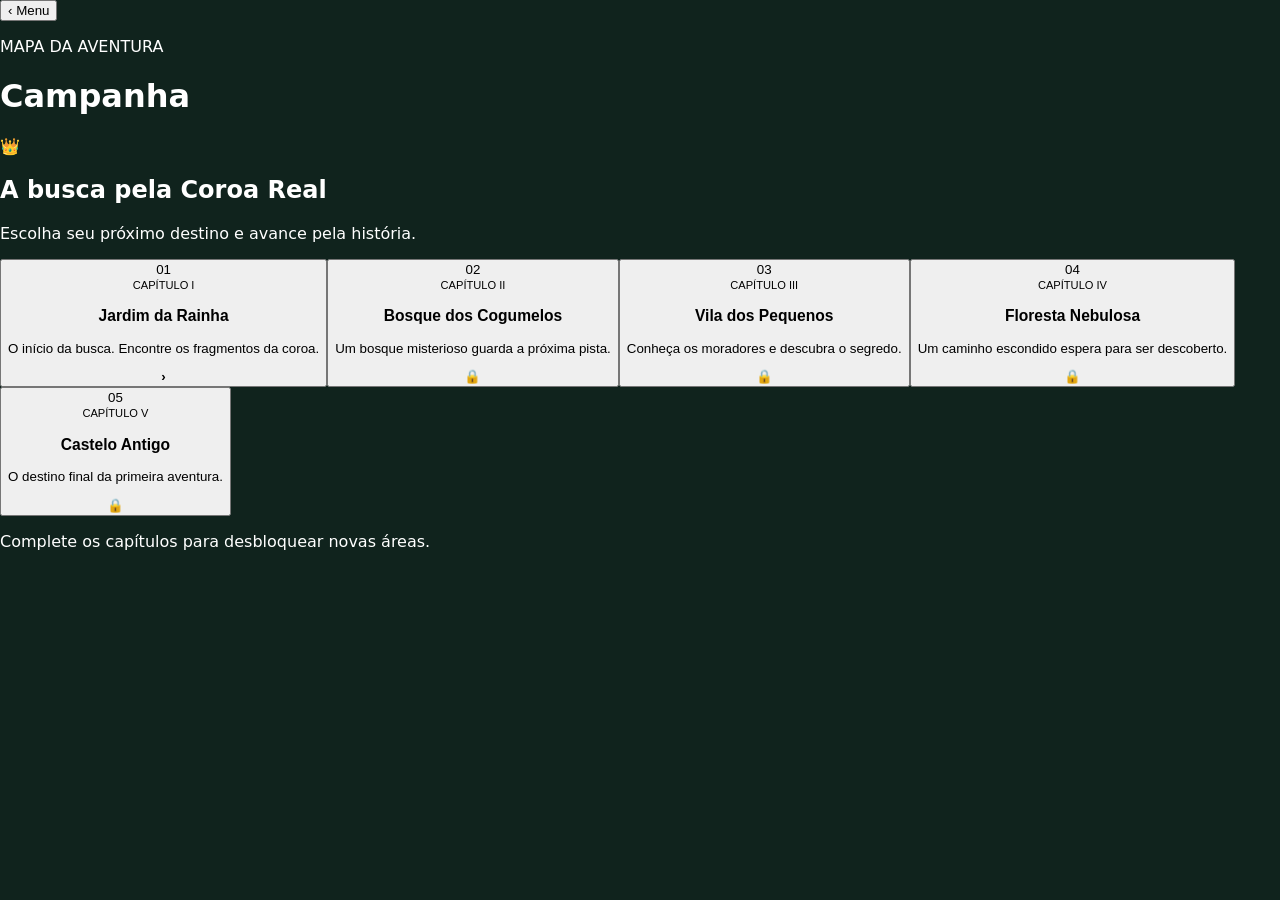
==== campaign.html @ 75cfe738 "feat: add campaign chapter map" ====
<!doctype html><html lang="pt-BR"><head><meta charset="UTF-8"><meta name="viewport" content="width=device-width,initial-scale=1,maximum-scale=1,user-scalable=no,viewport-fit=cover"><title>A Coroa Perdida — Campanha</title><link rel="stylesheet" href="style.css"></head><body><main class="campaign"><div class="campaign-bg"></div><header><button class="back" onclick="location.href='index.html'">‹ Menu</button><div><p>MAPA DA AVENTURA</p><h1>Campanha</h1></div></header><section class="campaign-intro"><span>👑</span><div><h2>A busca pela Coroa Real</h2><p>Escolha seu próximo destino e avance pela história.</p></div></section><div class="chapters"><button class="chapter unlocked" onclick="location.href='game.html?level=1&new=1'"><span class="number">01</span><div><small>CAPÍTULO I</small><h3>Jardim da Rainha</h3><p>O início da busca. Encontre os fragmentos da coroa.</p></div><b>›</b></button><button class="chapter locked"><span class="number">02</span><div><small>CAPÍTULO II</small><h3>Bosque dos Cogumelos</h3><p>Um bosque misterioso guarda a próxima pista.</p></div><b>🔒</b></button><button class="chapter locked"><span class="number">03</span><div><small>CAPÍTULO III</small><h3>Vila dos Pequenos</h3><p>Conheça os moradores e descubra o segredo.</p></div><b>🔒</b></button><button class="chapter locked"><span class="number">04</span><div><small>CAPÍTULO IV</small><h3>Floresta Nebulosa</h3><p>Um caminho escondido espera para ser descoberto.</p></div><b>🔒</b></button><button class="chapter locked"><span class="number">05</span><div><small>CAPÍTULO V</small><h3>Castelo Antigo</h3><p>O destino final da primeira aventura.</p></div><b>🔒</b></button></div><p class="campaign-footer">Complete os capítulos para desbloquear novas áreas.</p></main></body></html>
---- style.css ----
*{box-sizing:border-box}
html,body{margin:0;min-height:100%;font-family:system-ui,-apple-system,BlinkMacSystemFont,"Segoe UI",sans-serif;background:#10231d;color:#fff}
body{display:flex;justify-content:center}
main{width:100%;min-height:100vh}
.hidden{display:none!important}

.menu{position:relative;min-height:100vh;overflow:hidden;display:flex;align-items:center;justify-content:center;text-align:center;background:linear-gradient(180deg,#9ed8ce 0%,#bfe3bd 48%,#83bd7c 100%)}
.menu-scene{position:absolute;inset:0;overflow:hidden}
.menu-scene:before,.menu-scene:after{content:"";position:absolute;width:3px;height:3px;border-radius:50%;background:#fff;opacity:.75;box-shadow:9vw 15vh #fff,19vw 8vh #fff,31vw 21vh #fff,43vw 11vh #fff,58vw 18vh #fff,72vw 7vh #fff,86vw 24vh #fff,94vw 13vh #fff}
.menu-scene:after{opacity:.35;transform:scale(.65);box-shadow:13vw 30vh #fff,27vw 16vh #fff,51vw 29vh #fff,67vw 14vh #fff,81vw 32vh #fff}
.moon{position:absolute;width:145px;height:145px;right:10%;top:9%;border-radius:50%;background:#fff4b8;box-shadow:0 0 55px #fff4b866}
.cloud{position:absolute;width:180px;height:38px;border-radius:40px;background:#ffffff55;filter:blur(1px)}
.cloud:before,.cloud:after{content:"";position:absolute;border-radius:50%;background:#ffffff55}
.cloud:before{width:65px;height:65px;left:35px;bottom:0}.cloud:after{width:85px;height:85px;right:25px;bottom:0}
.cloud-a{top:18%;left:6%;transform:scale(.7)}.cloud-b{top:30%;right:3%;transform:scale(.5)}
.hill{position:absolute;bottom:-18%;border-radius:50% 50% 0 0}
.hill-back{left:-10%;width:72%;height:43%;background:#6eaa72}.hill-front{right:-18%;width:80%;height:34%;background:#4f8d5e}
.flower{position:absolute;bottom:8%;font-size:28px;color:#f8e9a0;text-shadow:0 2px 0 #4c7e4c}
.flower-a{left:10%}.flower-b{left:23%;bottom:14%;font-size:20px}.flower-c{right:17%;bottom:10%;font-size:24px}

.menu-content{position:relative;z-index:2;width:min(620px,92vw);padding:28px 24px 22px;border-radius:34px;background:#17392dcc;border:1px solid #ffffff3d;box-shadow:0 25px 80px #183b2b55,0 2px 0 #ffffff22;backdrop-filter:blur(8px)}
.game-mark{display:flex;justify-content:center;align-items:center;gap:15px;color:#f8d96c;font-size:18px}
.crown{font-family:Georgia,serif;font-size:76px;line-height:.9;color:#f7d56b;text-shadow:0 5px 0 #9b6b31,0 8px 25px #0005}
.eyebrow{margin:12px 0 3px;letter-spacing:4px;font-size:11px;font-weight:800;color:#d7ebc8}
.menu h1{margin:0;font-family:Georgia,serif;font-size:clamp(45px,10vw,78px);line-height:.98;letter-spacing:-2px;text-shadow:0 4px 0 #10271e}
.menu h1 em{display:block;color:#f6d56b;font-style:normal}
.tagline{margin:16px auto 24px;max-width:450px;color:#e7f1df;line-height:1.45;font-size:15px}
.menu-buttons{display:grid;grid-template-columns:1fr 1fr;gap:9px;max-width:390px;margin:auto}
.menu button{min-height:50px;border:0;border-radius:15px;padding:12px 18px;font-size:16px;font-weight:800;cursor:pointer;transition:transform .15s,filter .15s,background .15s}
.menu button:hover{transform:translateY(-2px);filter:brightness(1.06)}
.menu button:active{transform:translateY(1px)}
.menu button.primary{grid-column:1/-1;background:#f4d46b;color:#3a2c17;box-shadow:0 7px 0 #9a7133}
.menu button.primary span{float:right;font-size:25px;line-height:16px}
.menu button.secondary{background:#ffffff18;color:#fff;border:1px solid #ffffff35}
.info{max-width:520px;margin:16px auto 0;padding:16px;border-radius:15px;background:#071a12aa;border:1px solid #ffffff20;line-height:1.6}
.version{margin:22px 0 0;color:#c4d7c1aa;font-size:10px;letter-spacing:2px}

.game-screen{text-align:center;padding:16px}
.topbar{display:flex;align-items:center;gap:12px;min-height:44px}.topbar button{border:0;border-radius:10px;padding:8px 13px;background:#ffffff25;color:white;font-size:18px}.topbar strong{font-size:20px}.topbar span{margin-left:auto;opacity:.8;font-size:14px}
.game-wrap{width:100%;overflow:hidden;border-radius:18px;box-shadow:0 10px 35px #0007}.game-wrap canvas{display:block;width:100%;height:auto;aspect-ratio:16/9;touch-action:none}
.touch-controls{display:flex;justify-content:center;gap:18px;margin:12px auto 3px}.touch-controls button{width:30vw;max-width:105px;height:64px;border:0;border-radius:18px;background:#ffffff30;color:#fff;font-size:28px;font-weight:700;touch-action:none;user-select:none}.hint{opacity:.7;font-size:13px}
.overlay{position:fixed;inset:0;background:#102018eF;z-index:10;display:flex;flex-direction:column;align-items:center;justify-content:center;text-align:center;padding:20px}.overlay h2{font-size:40px}.overlay div{max-width:650px;font-size:20px;line-height:1.7}.storyText{min-height:150px}
@media(min-width:701px){.touch-controls{display:none}}
@media(max-width:700px){.menu{min-height:100svh}.menu-content{padding:23px 17px 19px;border-radius:27px}.moon{width:95px;height:95px;right:5%;top:7%}.menu h1{font-size:clamp(43px,13vw,62px)}.menu-buttons{grid-template-columns:1fr}.menu button.primary{grid-column:auto}.tagline{font-size:14px}.game-screen{padding:8px}.topbar span{display:none}.topbar strong{font-size:16px}}
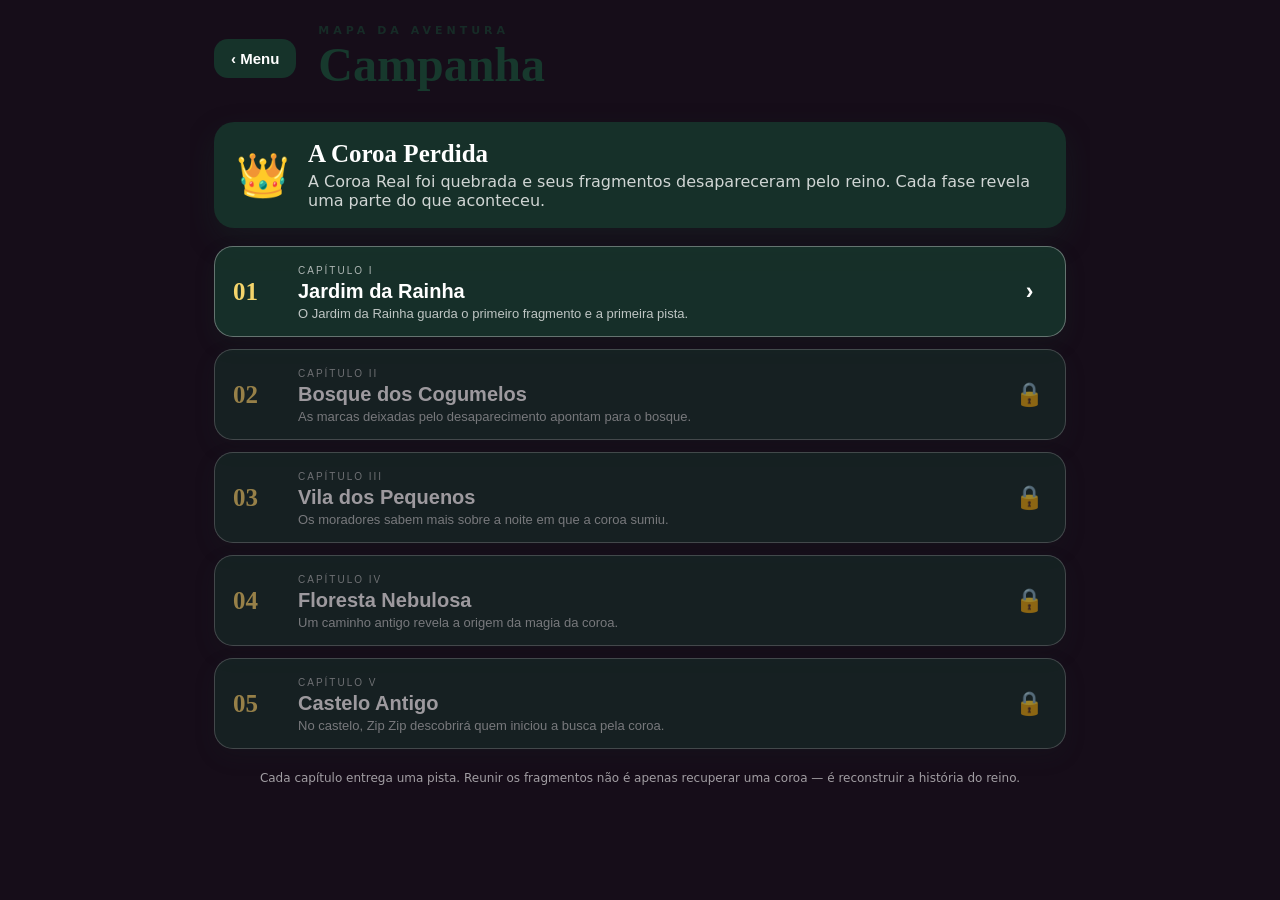
==== commit 5d0dfd43: "Expande lore da campanha A Coroa Perdida" ====
--- a/campaign.html
+++ b/campaign.html
@@ -1 +1 @@
-<!doctype html><html lang="pt-BR"><head><meta charset="UTF-8"><meta name="viewport" content="width=device-width,initial-scale=1,maximum-scale=1,user-scalable=no,viewport-fit=cover"><title>A Coroa Perdida — Campanha</title><link rel="stylesheet" href="style.css"></head><body><main class="campaign"><div class="campaign-bg"></div><header><button class="back" onclick="location.href='index.html'">‹ Menu</button><div><p>MAPA DA AVENTURA</p><h1>Campanha</h1></div></header><section class="campaign-intro"><span>👑</span><div><h2>A busca pela Coroa Real</h2><p>Escolha seu próximo destino e avance pela história.</p></div></section><div class="chapters"><button class="chapter unlocked" onclick="location.href='game.html?level=1&new=1'"><span class="number">01</span><div><small>CAPÍTULO I</small><h3>Jardim da Rainha</h3><p>O início da busca. Encontre os fragmentos da coroa.</p></div><b>›</b></button><button class="chapter locked"><span class="number">02</span><div><small>CAPÍTULO II</small><h3>Bosque dos Cogumelos</h3><p>Um bosque misterioso guarda a próxima pista.</p></div><b>🔒</b></button><button class="chapter locked"><span class="number">03</span><div><small>CAPÍTULO III</small><h3>Vila dos Pequenos</h3><p>Conheça os moradores e descubra o segredo.</p></div><b>🔒</b></button><button class="chapter locked"><span class="number">04</span><div><small>CAPÍTULO IV</small><h3>Floresta Nebulosa</h3><p>Um caminho escondido espera para ser descoberto.</p></div><b>🔒</b></button><button class="chapter locked"><span class="number">05</span><div><small>CAPÍTULO V</small><h3>Castelo Antigo</h3><p>O destino final da primeira aventura.</p></div><b>🔒</b></button></div><p class="campaign-footer">Complete os capítulos para desbloquear novas áreas.</p></main></body></html>+<!doctype html><html lang="pt-BR"><head><meta charset="UTF-8"><meta name="viewport" content="width=device-width,initial-scale=1,maximum-scale=1,user-scalable=no,viewport-fit=cover"><title>A Coroa Perdida — Campanha</title><link rel="stylesheet" href="style.css"></head><body><main class="campaign"><div class="campaign-bg"></div><header><button class="back" onclick="location.href='index.html'">‹ Menu</button><div><p>MAPA DA AVENTURA</p><h1>Campanha</h1></div></header><section class="campaign-intro"><span>👑</span><div><h2>A Coroa Perdida</h2><p>A Coroa Real foi quebrada e seus fragmentos desapareceram pelo reino. Cada fase revela uma parte do que aconteceu.</p></div></section><div class="chapters"><button class="chapter unlocked" onclick="location.href='game.html?level=1&new=1'"><span class="number">01</span><div><small>CAPÍTULO I</small><h3>Jardim da Rainha</h3><p>O Jardim da Rainha guarda o primeiro fragmento e a primeira pista.</p></div><b>›</b></button><button class="chapter locked"><span class="number">02</span><div><small>CAPÍTULO II</small><h3>Bosque dos Cogumelos</h3><p>As marcas deixadas pelo desaparecimento apontam para o bosque.</p></div><b>🔒</b></button><button class="chapter locked"><span class="number">03</span><div><small>CAPÍTULO III</small><h3>Vila dos Pequenos</h3><p>Os moradores sabem mais sobre a noite em que a coroa sumiu.</p></div><b>🔒</b></button><button class="chapter locked"><span class="number">04</span><div><small>CAPÍTULO IV</small><h3>Floresta Nebulosa</h3><p>Um caminho antigo revela a origem da magia da coroa.</p></div><b>🔒</b></button><button class="chapter locked"><span class="number">05</span><div><small>CAPÍTULO V</small><h3>Castelo Antigo</h3><p>No castelo, Zip Zip descobrirá quem iniciou a busca pela coroa.</p></div><b>🔒</b></button></div><p class="campaign-footer">Cada capítulo entrega uma pista. Reunir os fragmentos não é apenas recuperar uma coroa — é reconstruir a história do reino.</p></main></body></html>
--- a/style.css
+++ b/style.css
@@ -1,39 +1,30 @@
 *{box-sizing:border-box}
-html,body{margin:0;min-height:100%;font-family:system-ui,-apple-system,BlinkMacSystemFont,"Segoe UI",sans-serif;background:#10231d;color:#fff}
+html,body{margin:0;min-height:100%;font-family:Inter,system-ui,-apple-system,BlinkMacSystemFont,"Segoe UI",sans-serif;background:#160d19;color:#fff}
 body{display:flex;justify-content:center}
 main{width:100%;min-height:100vh}
 .hidden{display:none!important}
 
-.menu{position:relative;min-height:100vh;overflow:hidden;display:flex;align-items:center;justify-content:center;text-align:center;background:linear-gradient(180deg,#9ed8ce 0%,#bfe3bd 48%,#83bd7c 100%)}
-.menu-scene{position:absolute;inset:0;overflow:hidden}
-.menu-scene:before,.menu-scene:after{content:"";position:absolute;width:3px;height:3px;border-radius:50%;background:#fff;opacity:.75;box-shadow:9vw 15vh #fff,19vw 8vh #fff,31vw 21vh #fff,43vw 11vh #fff,58vw 18vh #fff,72vw 7vh #fff,86vw 24vh #fff,94vw 13vh #fff}
-.menu-scene:after{opacity:.35;transform:scale(.65);box-shadow:13vw 30vh #fff,27vw 16vh #fff,51vw 29vh #fff,67vw 14vh #fff,81vw 32vh #fff}
-.moon{position:absolute;width:145px;height:145px;right:10%;top:9%;border-radius:50%;background:#fff4b8;box-shadow:0 0 55px #fff4b866}
-.cloud{position:absolute;width:180px;height:38px;border-radius:40px;background:#ffffff55;filter:blur(1px)}
-.cloud:before,.cloud:after{content:"";position:absolute;border-radius:50%;background:#ffffff55}
-.cloud:before{width:65px;height:65px;left:35px;bottom:0}.cloud:after{width:85px;height:85px;right:25px;bottom:0}
-.cloud-a{top:18%;left:6%;transform:scale(.7)}.cloud-b{top:30%;right:3%;transform:scale(.5)}
-.hill{position:absolute;bottom:-18%;border-radius:50% 50% 0 0}
-.hill-back{left:-10%;width:72%;height:43%;background:#6eaa72}.hill-front{right:-18%;width:80%;height:34%;background:#4f8d5e}
-.flower{position:absolute;bottom:8%;font-size:28px;color:#f8e9a0;text-shadow:0 2px 0 #4c7e4c}
-.flower-a{left:10%}.flower-b{left:23%;bottom:14%;font-size:20px}.flower-c{right:17%;bottom:10%;font-size:24px}
+.menu{position:relative;min-height:100svh;overflow:hidden;display:flex;align-items:center;justify-content:center;text-align:center;background:#24101f}
+.menu-background{position:absolute;inset:0;width:100%;height:100%;object-fit:cover;object-position:center;z-index:0;display:block}
+.menu-overlay{position:absolute;inset:0;background:linear-gradient(180deg,#240d2455 0%,#35102d22 42%,#160817aa 100%);z-index:1;pointer-events:none}
+.menu-glow{z-index:1;position:absolute;inset:-20%;background:radial-gradient(circle at 50% 45%,#ffb4e833 0 13%,transparent 34%),radial-gradient(circle at 20% 20%,#fff4d51a 0 5%,transparent 20%);pointer-events:none;mix-blend-mode:screen}
 
-.menu-content{position:relative;z-index:2;width:min(620px,92vw);padding:28px 24px 22px;border-radius:34px;background:#17392dcc;border:1px solid #ffffff3d;box-shadow:0 25px 80px #183b2b55,0 2px 0 #ffffff22;backdrop-filter:blur(8px)}
-.game-mark{display:flex;justify-content:center;align-items:center;gap:15px;color:#f8d96c;font-size:18px}
-.crown{font-family:Georgia,serif;font-size:76px;line-height:.9;color:#f7d56b;text-shadow:0 5px 0 #9b6b31,0 8px 25px #0005}
-.eyebrow{margin:12px 0 3px;letter-spacing:4px;font-size:11px;font-weight:800;color:#d7ebc8}
-.menu h1{margin:0;font-family:Georgia,serif;font-size:clamp(45px,10vw,78px);line-height:.98;letter-spacing:-2px;text-shadow:0 4px 0 #10271e}
-.menu h1 em{display:block;color:#f6d56b;font-style:normal}
-.tagline{margin:16px auto 24px;max-width:450px;color:#e7f1df;line-height:1.45;font-size:15px}
-.menu-buttons{display:grid;grid-template-columns:1fr 1fr;gap:9px;max-width:390px;margin:auto}
-.menu button{min-height:50px;border:0;border-radius:15px;padding:12px 18px;font-size:16px;font-weight:800;cursor:pointer;transition:transform .15s,filter .15s,background .15s}
-.menu button:hover{transform:translateY(-2px);filter:brightness(1.06)}
+.menu-content{position:relative;z-index:2;width:min(680px,calc(100% - 30px));padding:clamp(24px,5vw,42px) clamp(18px,5vw,44px) clamp(20px,4vw,32px);border-radius:clamp(24px,5vw,38px);background:linear-gradient(145deg,#35172ecc,#160d1dcc);border:1px solid #ffd7f04a;box-shadow:0 30px 90px #090309aa,0 0 45px #ff8fc322,inset 0 1px #ffffff2e;backdrop-filter:blur(12px);-webkit-backdrop-filter:blur(12px)}
+.game-mark{display:flex;justify-content:center;align-items:center;gap:16px;color:#ffd6f2;font-size:19px;text-shadow:0 0 18px #ffb9e2}
+.zip-icon{font-size:clamp(48px,9vw,72px);line-height:.9;filter:drop-shadow(0 6px 10px #0007)}
+.eyebrow{margin:13px 0 2px;letter-spacing:clamp(2px,1vw,4px);font-size:clamp(9px,2vw,11px);font-weight:900;color:#ffe5f5}
+.menu h1{margin:0;font-family:Georgia,"Times New Roman",serif;font-size:clamp(64px,14vw,112px);line-height:.86;letter-spacing:-5px;text-shadow:0 5px 0 #4a183e,0 12px 35px #0009}
+.menu h1 span{color:#fff0fa}.menu h1 em{display:inline;color:#ff9dca;font-style:normal}
+.tagline{margin:20px auto 26px;max-width:510px;color:#ffe8f4;line-height:1.55;font-size:clamp(13px,2.5vw,16px);text-shadow:0 2px 12px #0008}
+.menu-buttons{display:grid;grid-template-columns:1fr 1fr;gap:10px;max-width:430px;margin:auto}
+.menu button{min-height:54px;border:0;border-radius:17px;padding:12px 18px;font-size:16px;font-weight:850;letter-spacing:.1px;cursor:pointer;transition:transform .18s,filter .18s,box-shadow .18s;background:#ffffff18;color:#fff}
+.menu button:hover{transform:translateY(-3px);filter:brightness(1.08)}
 .menu button:active{transform:translateY(1px)}
-.menu button.primary{grid-column:1/-1;background:#f4d46b;color:#3a2c17;box-shadow:0 7px 0 #9a7133}
-.menu button.primary span{float:right;font-size:25px;line-height:16px}
-.menu button.secondary{background:#ffffff18;color:#fff;border:1px solid #ffffff35}
-.info{max-width:520px;margin:16px auto 0;padding:16px;border-radius:15px;background:#071a12aa;border:1px solid #ffffff20;line-height:1.6}
-.version{margin:22px 0 0;color:#c4d7c1aa;font-size:10px;letter-spacing:2px}
+.menu button.primary{grid-column:1/-1;background:linear-gradient(135deg,#ffd1e9,#ff8fbe);color:#4b1739;box-shadow:0 8px 0 #8b3b68,0 12px 30px #ff86ba33}
+.menu button.primary span{float:right;font-size:27px;line-height:16px}
+.menu button.secondary{border:1px solid #ffd6ed42;background:#ffffff16;box-shadow:inset 0 1px #ffffff18}
+.info{max-width:540px;margin:17px auto 0;padding:16px 18px;border-radius:17px;background:#160914d9;border:1px solid #ffd8ed2d;line-height:1.65;color:#ffeaf5;box-shadow:0 12px 30px #0005}
+.version{margin:22px 0 0;color:#ffd4ea88;font-size:9px;letter-spacing:3px;font-weight:800}
 
 .game-screen{text-align:center;padding:16px}
 .topbar{display:flex;align-items:center;gap:12px;min-height:44px}.topbar button{border:0;border-radius:10px;padding:8px 13px;background:#ffffff25;color:white;font-size:18px}.topbar strong{font-size:20px}.topbar span{margin-left:auto;opacity:.8;font-size:14px}
@@ -41,4 +32,8 @@
 .touch-controls{display:flex;justify-content:center;gap:18px;margin:12px auto 3px}.touch-controls button{width:30vw;max-width:105px;height:64px;border:0;border-radius:18px;background:#ffffff30;color:#fff;font-size:28px;font-weight:700;touch-action:none;user-select:none}.hint{opacity:.7;font-size:13px}
 .overlay{position:fixed;inset:0;background:#102018eF;z-index:10;display:flex;flex-direction:column;align-items:center;justify-content:center;text-align:center;padding:20px}.overlay h2{font-size:40px}.overlay div{max-width:650px;font-size:20px;line-height:1.7}.storyText{min-height:150px}
 @media(min-width:701px){.touch-controls{display:none}}
-@media(max-width:700px){.menu{min-height:100svh}.menu-content{padding:23px 17px 19px;border-radius:27px}.moon{width:95px;height:95px;right:5%;top:7%}.menu h1{font-size:clamp(43px,13vw,62px)}.menu-buttons{grid-template-columns:1fr}.menu button.primary{grid-column:auto}.tagline{font-size:14px}.game-screen{padding:8px}.topbar span{display:none}.topbar strong{font-size:16px}}
+@media(max-width:700px){.menu{padding:14px;min-height:100svh}.menu-content{width:min(100%,560px);border-radius:27px;padding:24px 17px 20px}.menu h1{letter-spacing:-3px}.menu-buttons{grid-template-columns:1fr;max-width:360px}.menu button.primary{grid-column:auto}.tagline{margin:17px auto 22px}.info{font-size:14px}.game-screen{padding:8px}.topbar span{display:none}.topbar strong{font-size:16px}}
+@media(min-width:1100px){.menu-content{transform:translateY(-1vh)}}
+@media(max-height:620px) and (orientation:landscape){.menu{align-items:flex-start;overflow-y:auto;padding:18px}.menu-content{margin:12px auto}.zip-icon{font-size:45px}.menu h1{font-size:58px}.tagline{margin:10px auto 14px}.menu button{min-height:44px}.version{margin-top:12px}}
+
+.campaign{position:relative;min-height:100vh;overflow:hidden;padding:24px;max-width:900px;margin:auto}.campaign-bg{position:fixed;inset:0;background:linear-gradient(180deg,#9ed8ce,#bfe3bd 48%,#578c61);z-index:-2}.campaign-bg:after{content:"";position:absolute;inset:35% 0 0;background:radial-gradient(ellipse at 20% 100%,#477951 0 25%,transparent 26%),radial-gradient(ellipse at 80% 100%,#3f704c 0 30%,transparent 31%)}.campaign header{display:flex;align-items:center;gap:22px;color:#17392d}.campaign header p{margin:0;font-size:11px;letter-spacing:4px;font-weight:800;opacity:.7}.campaign header h1{margin:0;font:700 48px Georgia,serif}.back{border:0;border-radius:14px;padding:11px 17px;background:#17392ddd;color:#fff;font-weight:800;font-size:15px}.campaign-intro{margin:30px 0 18px;padding:18px 22px;border-radius:20px;background:#17392dcc;color:#fff;display:flex;align-items:center;gap:18px;box-shadow:0 12px 30px #17392d44}.campaign-intro>span{font-size:43px}.campaign-intro h2{margin:0 0 4px;font:700 25px Georgia,serif}.campaign-intro p{margin:0;opacity:.8}.chapters{display:grid;gap:12px}.chapter{width:100%;display:grid;grid-template-columns:65px 1fr 35px;align-items:center;text-align:left;padding:15px 18px;border:1px solid #ffffff55;border-radius:19px;background:#17392dcc;color:#fff;box-shadow:0 8px 20px #17392d33}.chapter.unlocked{cursor:pointer}.chapter.unlocked:hover{transform:translateY(-2px);background:#204b3b}.chapter.locked{opacity:.58}.chapter .number{font:700 25px Georgia,serif;color:#f4d46b}.chapter small{font-size:10px;letter-spacing:2px;opacity:.65}.chapter h3{margin:3px 0;font-size:20px}.chapter p{margin:0;font-size:13px;opacity:.72}.chapter b{text-align:center;font-size:23px}.campaign-footer{text-align:center;color:#fff9;margin:22px 0;font-size:12px}@media(max-width:600px){.campaign{padding:15px}.campaign header h1{font-size:38px}.campaign-intro{margin-top:20px}.chapter{grid-template-columns:48px 1fr 28px;padding:13px}.chapter h3{font-size:17px}.chapter p{font-size:12px}}
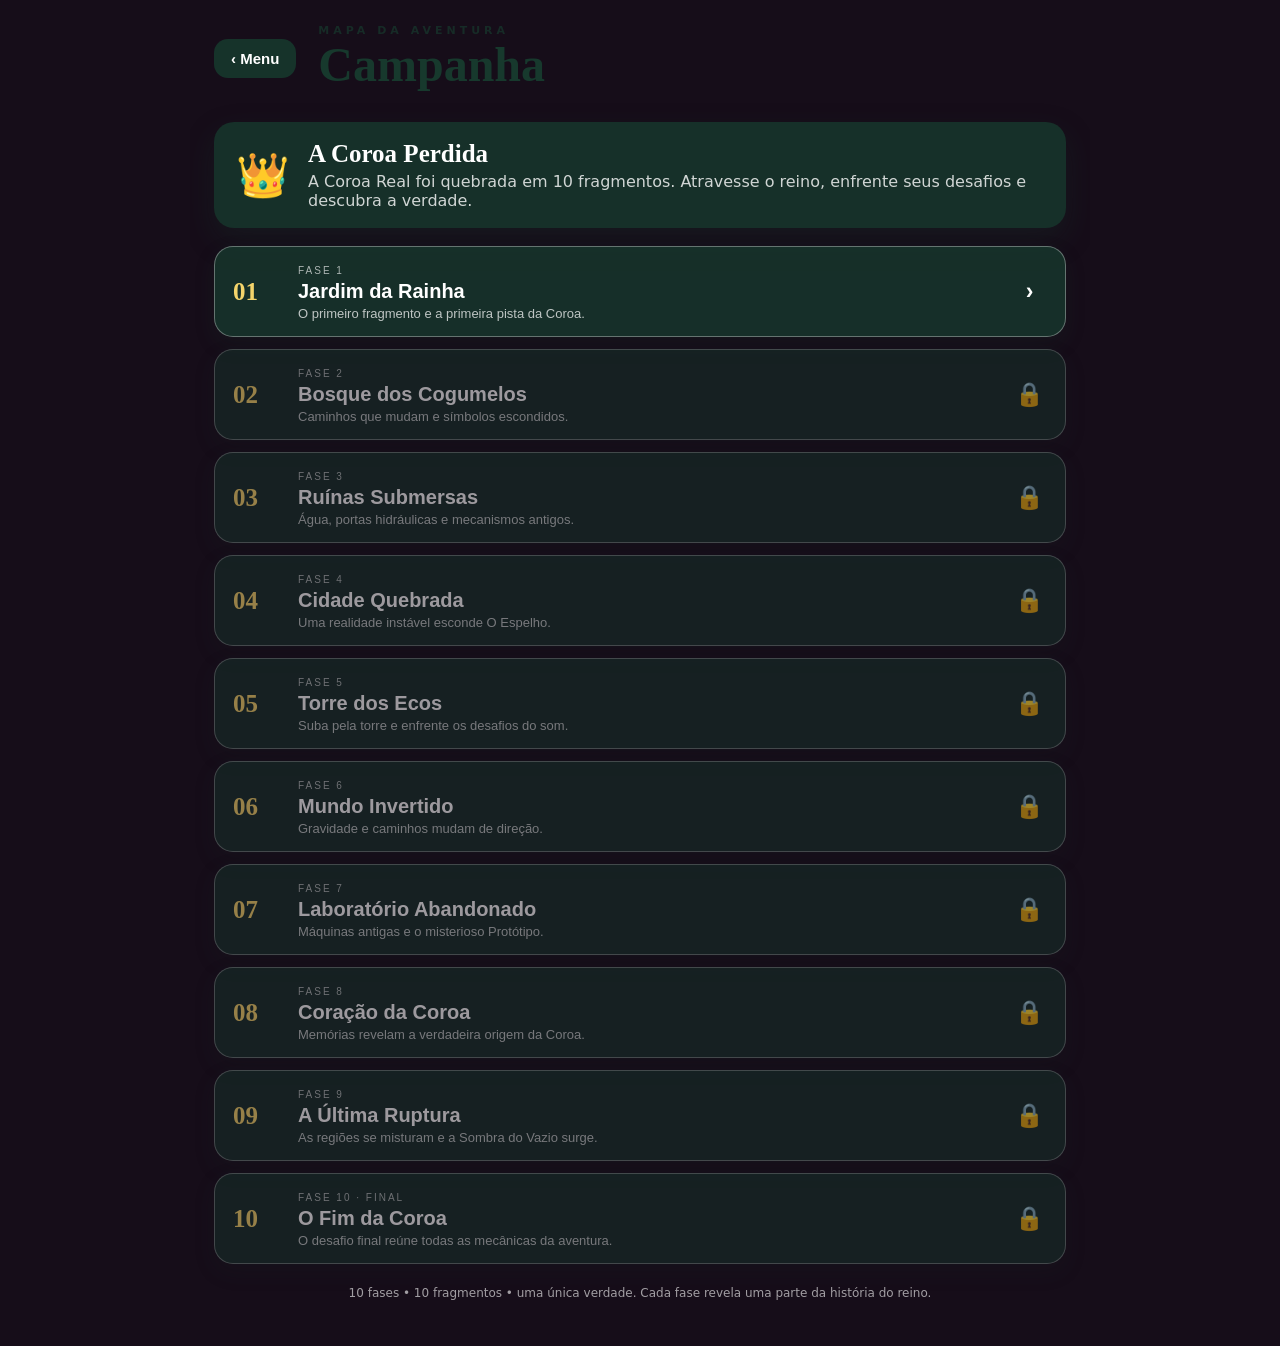
==== commit 4b2e8155: "feat: atualizar menu da campanha para 10 fases" ====
--- a/campaign.html
+++ b/campaign.html
@@ -1 +1 @@
-<!doctype html><html lang="pt-BR"><head><meta charset="UTF-8"><meta name="viewport" content="width=device-width,initial-scale=1,maximum-scale=1,user-scalable=no,viewport-fit=cover"><title>A Coroa Perdida — Campanha</title><link rel="stylesheet" href="style.css"></head><body><main class="campaign"><div class="campaign-bg"></div><header><button class="back" onclick="location.href='index.html'">‹ Menu</button><div><p>MAPA DA AVENTURA</p><h1>Campanha</h1></div></header><section class="campaign-intro"><span>👑</span><div><h2>A Coroa Perdida</h2><p>A Coroa Real foi quebrada e seus fragmentos desapareceram pelo reino. Cada fase revela uma parte do que aconteceu.</p></div></section><div class="chapters"><button class="chapter unlocked" onclick="location.href='game.html?level=1&new=1'"><span class="number">01</span><div><small>CAPÍTULO I</small><h3>Jardim da Rainha</h3><p>O Jardim da Rainha guarda o primeiro fragmento e a primeira pista.</p></div><b>›</b></button><button class="chapter locked"><span class="number">02</span><div><small>CAPÍTULO II</small><h3>Bosque dos Cogumelos</h3><p>As marcas deixadas pelo desaparecimento apontam para o bosque.</p></div><b>🔒</b></button><button class="chapter locked"><span class="number">03</span><div><small>CAPÍTULO III</small><h3>Vila dos Pequenos</h3><p>Os moradores sabem mais sobre a noite em que a coroa sumiu.</p></div><b>🔒</b></button><button class="chapter locked"><span class="number">04</span><div><small>CAPÍTULO IV</small><h3>Floresta Nebulosa</h3><p>Um caminho antigo revela a origem da magia da coroa.</p></div><b>🔒</b></button><button class="chapter locked"><span class="number">05</span><div><small>CAPÍTULO V</small><h3>Castelo Antigo</h3><p>No castelo, Zip Zip descobrirá quem iniciou a busca pela coroa.</p></div><b>🔒</b></button></div><p class="campaign-footer">Cada capítulo entrega uma pista. Reunir os fragmentos não é apenas recuperar uma coroa — é reconstruir a história do reino.</p></main></body></html>+<!doctype html><html lang="pt-BR"><head><meta charset="UTF-8"><meta name="viewport" content="width=device-width,initial-scale=1,maximum-scale=1,user-scalable=no,viewport-fit=cover"><title>A Coroa Perdida — Campanha</title><link rel="stylesheet" href="style.css"></head><body><main class="campaign"><div class="campaign-bg"></div><header><button class="back" onclick="location.href='index.html'">‹ Menu</button><div><p>MAPA DA AVENTURA</p><h1>Campanha</h1></div></header><section class="campaign-intro"><span>👑</span><div><h2>A Coroa Perdida</h2><p>A Coroa Real foi quebrada em 10 fragmentos. Atravesse o reino, enfrente seus desafios e descubra a verdade.</p></div></section><div class="chapters"><button class="chapter unlocked" onclick="location.href='game.html?level=1&new=1'"><span class="number">01</span><div><small>FASE 1</small><h3>Jardim da Rainha</h3><p>O primeiro fragmento e a primeira pista da Coroa.</p></div><b>›</b></button><button class="chapter locked"><span class="number">02</span><div><small>FASE 2</small><h3>Bosque dos Cogumelos</h3><p>Caminhos que mudam e símbolos escondidos.</p></div><b>🔒</b></button><button class="chapter locked"><span class="number">03</span><div><small>FASE 3</small><h3>Ruínas Submersas</h3><p>Água, portas hidráulicas e mecanismos antigos.</p></div><b>🔒</b></button><button class="chapter locked"><span class="number">04</span><div><small>FASE 4</small><h3>Cidade Quebrada</h3><p>Uma realidade instável esconde O Espelho.</p></div><b>🔒</b></button><button class="chapter locked"><span class="number">05</span><div><small>FASE 5</small><h3>Torre dos Ecos</h3><p>Suba pela torre e enfrente os desafios do som.</p></div><b>🔒</b></button><button class="chapter locked"><span class="number">06</span><div><small>FASE 6</small><h3>Mundo Invertido</h3><p>Gravidade e caminhos mudam de direção.</p></div><b>🔒</b></button><button class="chapter locked"><span class="number">07</span><div><small>FASE 7</small><h3>Laboratório Abandonado</h3><p>Máquinas antigas e o misterioso Protótipo.</p></div><b>🔒</b></button><button class="chapter locked"><span class="number">08</span><div><small>FASE 8</small><h3>Coração da Coroa</h3><p>Memórias revelam a verdadeira origem da Coroa.</p></div><b>🔒</b></button><button class="chapter locked"><span class="number">09</span><div><small>FASE 9</small><h3>A Última Ruptura</h3><p>As regiões se misturam e a Sombra do Vazio surge.</p></div><b>🔒</b></button><button class="chapter locked"><span class="number">10</span><div><small>FASE 10 · FINAL</small><h3>O Fim da Coroa</h3><p>O desafio final reúne todas as mecânicas da aventura.</p></div><b>🔒</b></button></div><p class="campaign-footer">10 fases • 10 fragmentos • uma única verdade. Cada fase revela uma parte da história do reino.</p></main></body></html>
--- a/style.css
+++ b/style.css
@@ -26,14 +26,14 @@
 .info{max-width:540px;margin:17px auto 0;padding:16px 18px;border-radius:17px;background:#160914d9;border:1px solid #ffd8ed2d;line-height:1.65;color:#ffeaf5;box-shadow:0 12px 30px #0005}
 .version{margin:22px 0 0;color:#ffd4ea88;font-size:9px;letter-spacing:3px;font-weight:800}
 
-.game-screen{text-align:center;padding:16px}
+.game-screen{text-align:center;padding:clamp(8px,2vw,16px);width:100%;max-width:1400px;margin:0 auto}
 .topbar{display:flex;align-items:center;gap:12px;min-height:44px}.topbar button{border:0;border-radius:10px;padding:8px 13px;background:#ffffff25;color:white;font-size:18px}.topbar strong{font-size:20px}.topbar span{margin-left:auto;opacity:.8;font-size:14px}
 .game-wrap{width:100%;overflow:hidden;border-radius:18px;box-shadow:0 10px 35px #0007}.game-wrap canvas{display:block;width:100%;height:auto;aspect-ratio:16/9;touch-action:none}
 .touch-controls{display:flex;justify-content:center;gap:18px;margin:12px auto 3px}.touch-controls button{width:30vw;max-width:105px;height:64px;border:0;border-radius:18px;background:#ffffff30;color:#fff;font-size:28px;font-weight:700;touch-action:none;user-select:none}.hint{opacity:.7;font-size:13px}
 .overlay{position:fixed;inset:0;background:#102018eF;z-index:10;display:flex;flex-direction:column;align-items:center;justify-content:center;text-align:center;padding:20px}.overlay h2{font-size:40px}.overlay div{max-width:650px;font-size:20px;line-height:1.7}.storyText{min-height:150px}
 @media(min-width:701px){.touch-controls{display:none}}
-@media(max-width:700px){.menu{padding:14px;min-height:100svh}.menu-content{width:min(100%,560px);border-radius:27px;padding:24px 17px 20px}.menu h1{letter-spacing:-3px}.menu-buttons{grid-template-columns:1fr;max-width:360px}.menu button.primary{grid-column:auto}.tagline{margin:17px auto 22px}.info{font-size:14px}.game-screen{padding:8px}.topbar span{display:none}.topbar strong{font-size:16px}}
+@media(max-width:700px){body{overscroll-behavior:none}.menu{padding:14px;min-height:100svh}.menu-content{width:min(100%,560px);border-radius:27px;padding:24px 17px 20px}.menu h1{letter-spacing:-3px}.menu-buttons{grid-template-columns:1fr;max-width:360px}.menu button.primary{grid-column:auto}.tagline{margin:17px auto 22px}.info{font-size:14px}.game-screen{padding:8px}.topbar span{display:none}.topbar strong{font-size:16px}}
 @media(min-width:1100px){.menu-content{transform:translateY(-1vh)}}
 @media(max-height:620px) and (orientation:landscape){.menu{align-items:flex-start;overflow-y:auto;padding:18px}.menu-content{margin:12px auto}.zip-icon{font-size:45px}.menu h1{font-size:58px}.tagline{margin:10px auto 14px}.menu button{min-height:44px}.version{margin-top:12px}}
 
-.campaign{position:relative;min-height:100vh;overflow:hidden;padding:24px;max-width:900px;margin:auto}.campaign-bg{position:fixed;inset:0;background:linear-gradient(180deg,#9ed8ce,#bfe3bd 48%,#578c61);z-index:-2}.campaign-bg:after{content:"";position:absolute;inset:35% 0 0;background:radial-gradient(ellipse at 20% 100%,#477951 0 25%,transparent 26%),radial-gradient(ellipse at 80% 100%,#3f704c 0 30%,transparent 31%)}.campaign header{display:flex;align-items:center;gap:22px;color:#17392d}.campaign header p{margin:0;font-size:11px;letter-spacing:4px;font-weight:800;opacity:.7}.campaign header h1{margin:0;font:700 48px Georgia,serif}.back{border:0;border-radius:14px;padding:11px 17px;background:#17392ddd;color:#fff;font-weight:800;font-size:15px}.campaign-intro{margin:30px 0 18px;padding:18px 22px;border-radius:20px;background:#17392dcc;color:#fff;display:flex;align-items:center;gap:18px;box-shadow:0 12px 30px #17392d44}.campaign-intro>span{font-size:43px}.campaign-intro h2{margin:0 0 4px;font:700 25px Georgia,serif}.campaign-intro p{margin:0;opacity:.8}.chapters{display:grid;gap:12px}.chapter{width:100%;display:grid;grid-template-columns:65px 1fr 35px;align-items:center;text-align:left;padding:15px 18px;border:1px solid #ffffff55;border-radius:19px;background:#17392dcc;color:#fff;box-shadow:0 8px 20px #17392d33}.chapter.unlocked{cursor:pointer}.chapter.unlocked:hover{transform:translateY(-2px);background:#204b3b}.chapter.locked{opacity:.58}.chapter .number{font:700 25px Georgia,serif;color:#f4d46b}.chapter small{font-size:10px;letter-spacing:2px;opacity:.65}.chapter h3{margin:3px 0;font-size:20px}.chapter p{margin:0;font-size:13px;opacity:.72}.chapter b{text-align:center;font-size:23px}.campaign-footer{text-align:center;color:#fff9;margin:22px 0;font-size:12px}@media(max-width:600px){.campaign{padding:15px}.campaign header h1{font-size:38px}.campaign-intro{margin-top:20px}.chapter{grid-template-columns:48px 1fr 28px;padding:13px}.chapter h3{font-size:17px}.chapter p{font-size:12px}}+.campaign{position:relative;min-height:100vh;overflow:hidden;padding:24px;max-width:900px;margin:auto}.campaign-bg{position:fixed;inset:0;background:linear-gradient(180deg,#9ed8ce,#bfe3bd 48%,#578c61);z-index:-2}.campaign-bg:after{content:"";position:absolute;inset:35% 0 0;background:radial-gradient(ellipse at 20% 100%,#477951 0 25%,transparent 26%),radial-gradient(ellipse at 80% 100%,#3f704c 0 30%,transparent 31%)}.campaign header{display:flex;align-items:center;gap:22px;color:#17392d}.campaign header p{margin:0;font-size:11px;letter-spacing:4px;font-weight:800;opacity:.7}.campaign header h1{margin:0;font:700 48px Georgia,serif}.back{border:0;border-radius:14px;padding:11px 17px;background:#17392ddd;color:#fff;font-weight:800;font-size:15px}.campaign-intro{margin:30px 0 18px;padding:18px 22px;border-radius:20px;background:#17392dcc;color:#fff;display:flex;align-items:center;gap:18px;box-shadow:0 12px 30px #17392d44}.campaign-intro>span{font-size:43px}.campaign-intro h2{margin:0 0 4px;font:700 25px Georgia,serif}.campaign-intro p{margin:0;opacity:.8}.chapters{display:grid;gap:12px}.chapter{width:100%;display:grid;grid-template-columns:65px 1fr 35px;align-items:center;text-align:left;padding:15px 18px;border:1px solid #ffffff55;border-radius:19px;background:#17392dcc;color:#fff;box-shadow:0 8px 20px #17392d33}.chapter.unlocked{cursor:pointer}.chapter.unlocked:hover{transform:translateY(-2px);background:#204b3b}.chapter.locked{opacity:.58}.chapter .number{font:700 25px Georgia,serif;color:#f4d46b}.chapter small{font-size:10px;letter-spacing:2px;opacity:.65}.chapter h3{margin:3px 0;font-size:20px}.chapter p{margin:0;font-size:13px;opacity:.72}.chapter b{text-align:center;font-size:23px}.campaign-footer{text-align:center;color:#fff9;margin:22px 0;font-size:12px}@media(max-width:600px){.campaign{padding:15px}.campaign header h1{font-size:38px}.campaign-intro{margin-top:20px}.chapter{grid-template-columns:48px 1fr 28px;padding:13px}.chapter h3{font-size:17px}.chapter p{font-size:12px}}\n@media(max-width:700px){.topbar{gap:7px}.topbar button{padding:8px 11px}.game-wrap{border-radius:12px}.touch-controls{gap:8px;margin-top:10px}.touch-controls button{border-radius:16px}.hint{font-size:11px;line-height:1.4;margin-top:7px}}\n@media(max-width:420px){.game-screen{padding:6px}.touch-controls{gap:6px}.touch-controls button{width:22vw;height:58px;font-size:25px}}\n@media(orientation:landscape) and (max-height:600px){.game-screen{padding:4px}.game-wrap{max-height:calc(100svh - 112px)}.game-wrap canvas{max-height:calc(100svh - 112px);width:auto;max-width:100%;margin:auto}.touch-controls{margin:5px auto 0}.touch-controls button{height:48px}.hint{display:none}}\n
